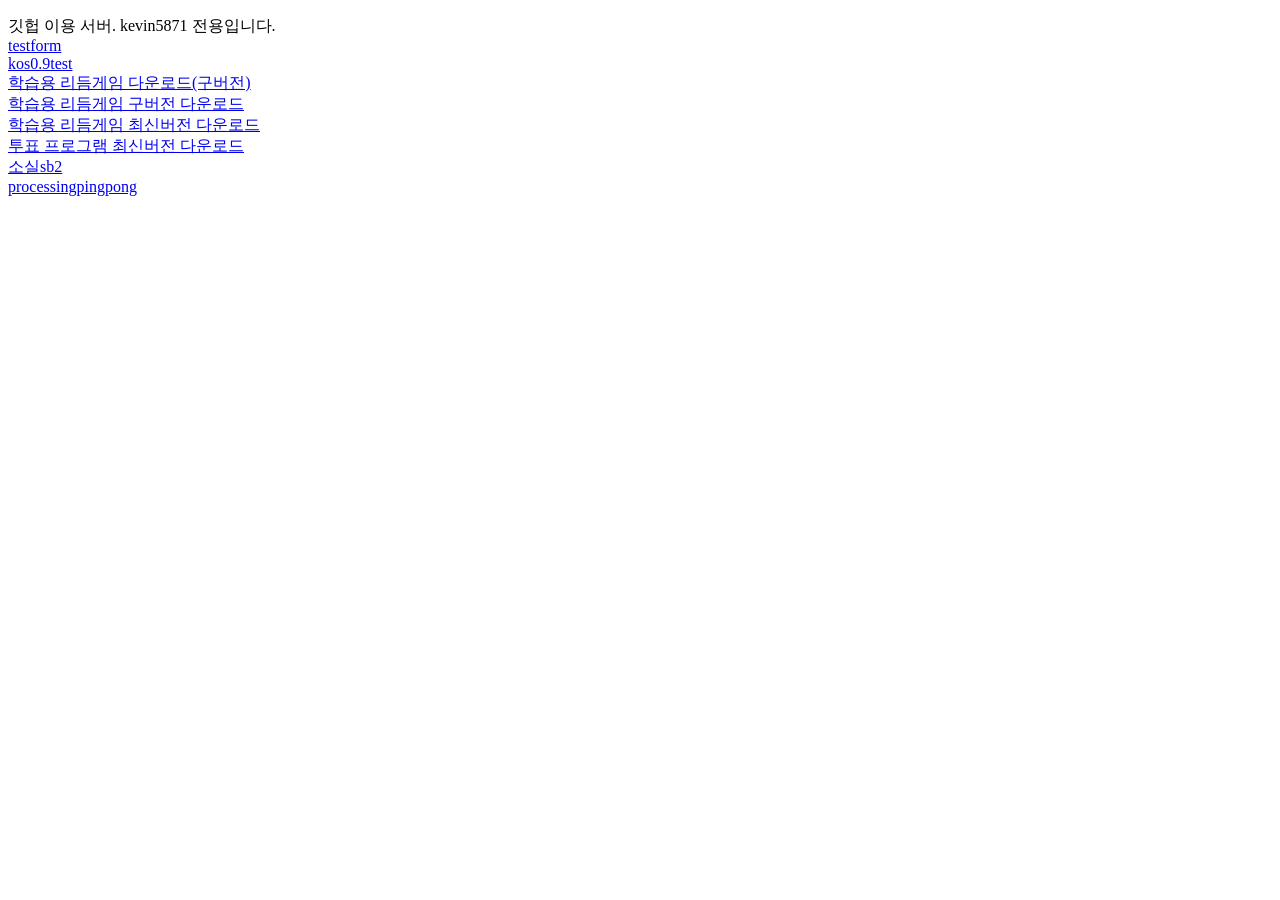
==== index.html @ 18e21fbe "commit message" ====
<!DOCTYPE html>

<html>
  <head>
    <meta charset="utf-8" />
    <title>홈</title>
  </head>
  <body>
    <p>깃헙 이용 서버. kevin5871 전용입니다. <br>
      <a href="https://kevin5871.github.io/testform.txt">testform</a> <br>
      <a href="https://kevin5871.github.io/kos0.9finaltest.txt">kos0.9test</a> <br>
      <a href="https://kevin5871.github.io/Setup.exe">학습용 리듬게임 다운로드(구버전)</a> <br>
      <a href="https://kevin5871.github.io/RhythmGamePatch1.exe">학습용 리듬게임 구버전 다운로드</a> <br>
      <a href="https://kevin5871.github.io/RGPS_Setup.exe ">학습용 리듬게임 최신버전 다운로드</a> <br>
      <a href="https://kevin5871.github.io/VoteProgramSetup.exe ">투표 프로그램 최신버전 다운로드</a> <br>
      <a href="https://kevin5871.github.io/the_disappearance_of_hastune_miku_dead_end.sb2 ">소실sb2</a> <br>
      <a href="https://kevin5871.github.io/processingpingpong.txt">processingpingpong</a> </p> <br>
  </body>
</html>
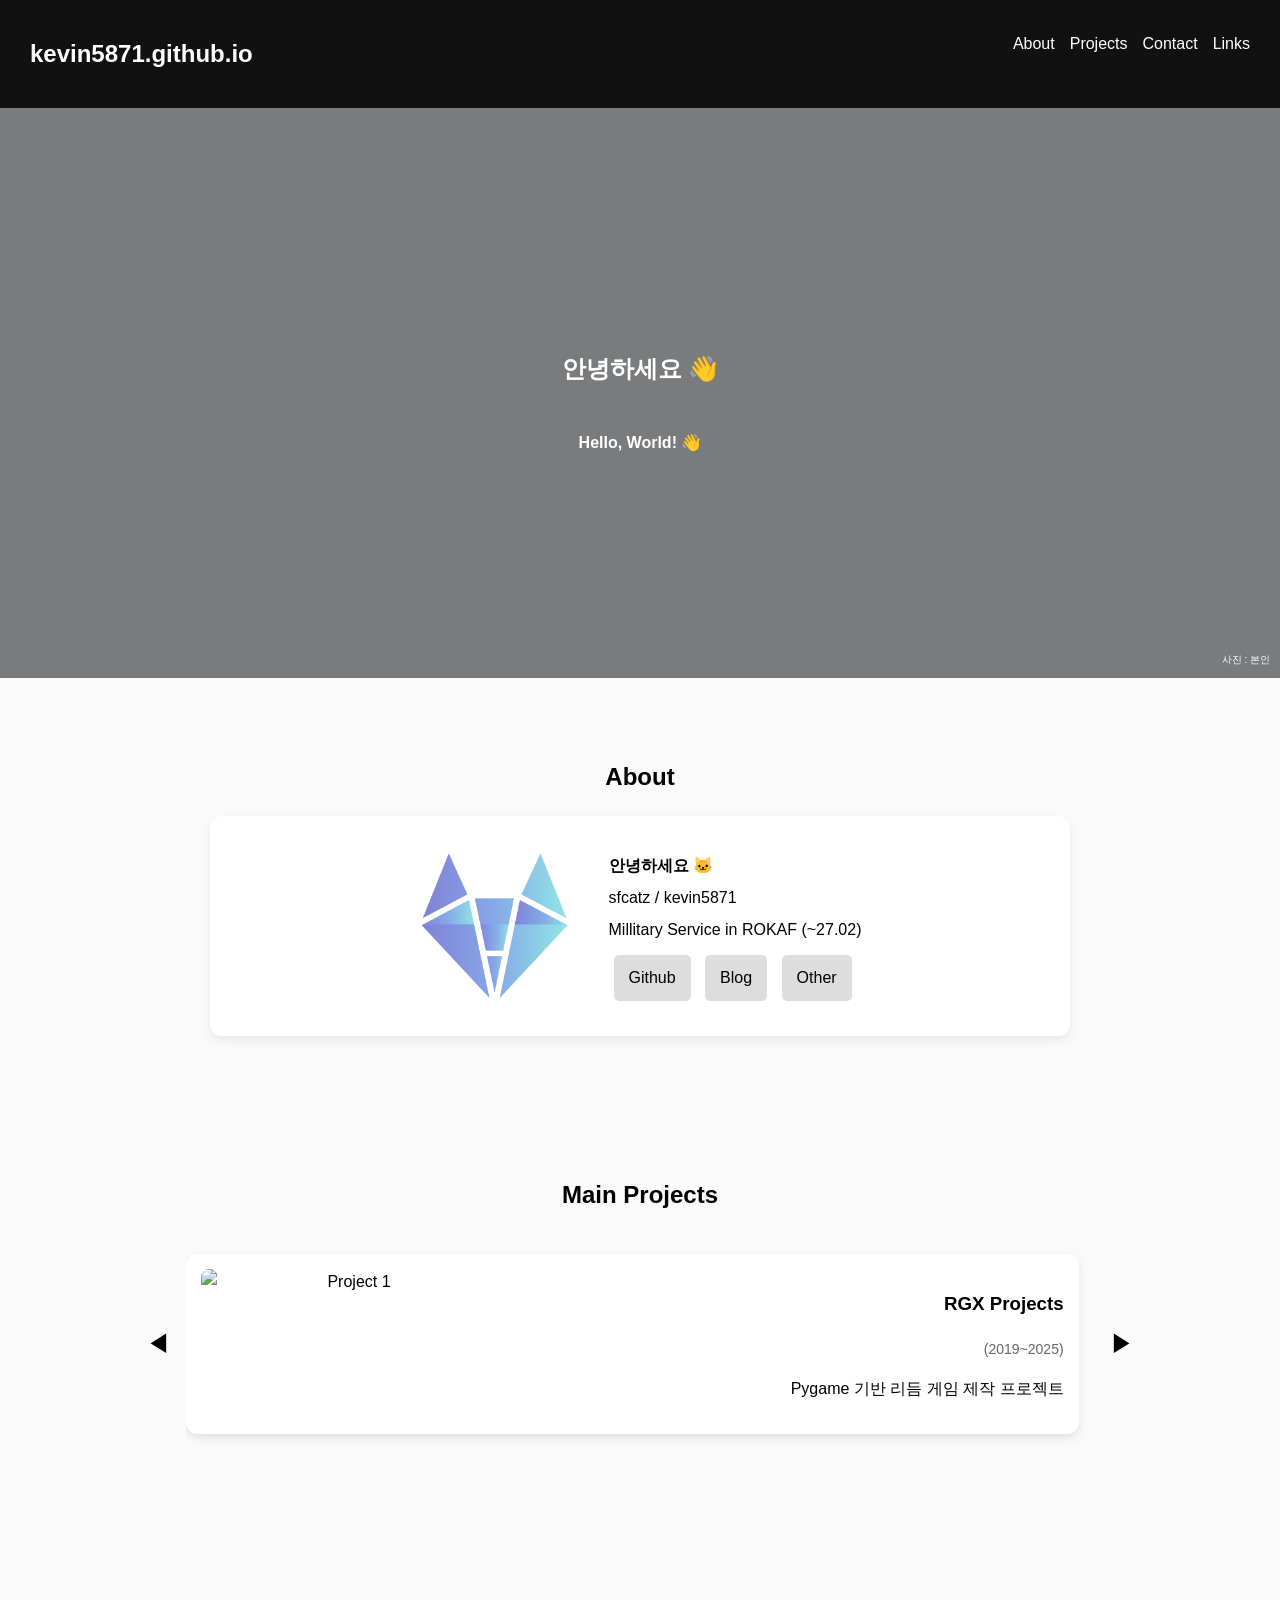
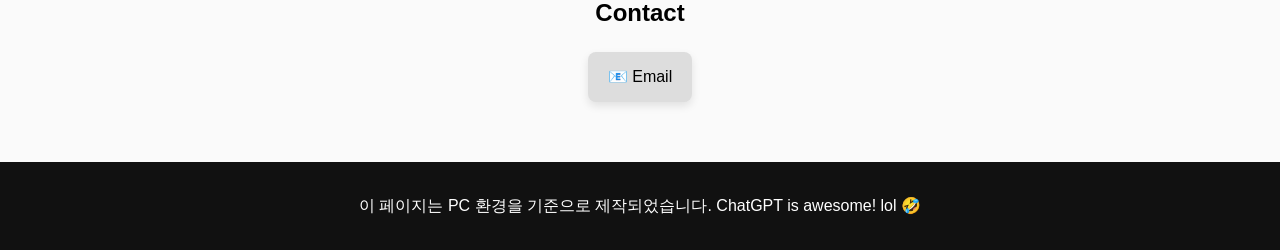
==== commit eff8727a: "Page Renewal" ====
--- a/index.html
+++ b/index.html
@@ -1,19 +1,137 @@
-<!DOCTYPE html>
+<!-- made by chatgpt lol-->
 
-<html>
+<!doctype html>
+<html lang="ko">
   <head>
-    <meta charset="utf-8" />
-    <title>홈</title>
+    <meta charset="UTF-8" />
+    <title>Just a normal site</title>
+    <link rel="stylesheet" href="style.css" />
   </head>
   <body>
-    <p>깃헙 이용 서버. kevin5871 전용입니다. <br>
-      <a href="https://kevin5871.github.io/testform.txt">testform</a> <br>
-      <a href="https://kevin5871.github.io/kos0.9finaltest.txt">kos0.9test</a> <br>
-      <a href="https://kevin5871.github.io/Setup.exe">학습용 리듬게임 다운로드(구버전)</a> <br>
-      <a href="https://kevin5871.github.io/RhythmGamePatch1.exe">학습용 리듬게임 구버전 다운로드</a> <br>
-      <a href="https://kevin5871.github.io/RGPS_Setup.exe ">학습용 리듬게임 최신버전 다운로드</a> <br>
-      <a href="https://kevin5871.github.io/VoteProgramSetup.exe ">투표 프로그램 최신버전 다운로드</a> <br>
-      <a href="https://kevin5871.github.io/the_disappearance_of_hastune_miku_dead_end.sb2 ">소실sb2</a> <br>
-      <a href="https://kevin5871.github.io/processingpingpong.txt">processingpingpong</a> </p> <br>
+    <!-- NAV -->
+    <nav>
+      <h2>kevin5871.github.io</h2>
+      <ul>
+        <li><a href="#about">About</a></li>
+        <li><a href="#projects">Projects</a></li>
+        <li><a href="#contact">Contact</a></li>
+        <li><a href="./links.html">Links</a></li>
+      </ul>
+    </nav>
+
+    <!-- HERO -->
+    <section class="hero">
+      <h1>안녕하세요 👋</h1>
+      <h4>Hello, World! 👋</h4>
+      <p>사진 : 본인</p>
+    </section>
+
+    <!-- ABOUT -->
+    <section id="about">
+      <h2>About</h2>
+
+      <div class="about-container">
+        <img src="logo.png" alt="profile" class="about-img" />
+
+        <div class="about-text">
+          <p><strong>안녕하세요 🐱</strong></p>
+          <p>sfcatz / kevin5871</p>
+          <p>Millitary Service in ROKAF (~27.02)</p>
+
+          <div class="url-list">
+            <a href="https://github.com/kevin5871" target="_blank"
+              ><span>Github</span></a
+            >
+            <a href="https://blog.naver.com/sfcatz" target="_blank"
+              ><span>Blog</span></a
+            >
+            <a href="https://v-archive.net/archive/sfcatz/board" target="_blank"
+              ><span>Other</span></a
+            >
+          </div>
+        </div>
+      </div>
+    </section>
+    <!-- PROJECTS -->
+    <section id="projects">
+      <h2>Main Projects</h2>
+
+      <div class="project-slider">
+        <button class="prev">◀</button>
+
+        <div class="project-track">
+          <div class="project-card">
+            <a
+              href="https://github.com/kevin5871/RGX-4.0-Python"
+              target="_blank"
+            >
+              <div class="card-content">
+                <img
+                  src="https://postfiles.pstatic.net/MjAxOTEwMTBfMzAw/MDAxNTcwNjM0OTk4MTI5.UgEeY3xivFjjKxKHqGhHHCsk4u_vqOMfoxykGfro5N0g.3SEu9M_FfYwMm7ICju_fSfJI8JzRie7EniZz9mHsIpIg.PNG.sfcats_crazy/image.png?type=w773"
+                  alt="Project 1"
+                  class="card-img"
+                />
+                <div class="text-wrapper">
+                  <h3>RGX Projects</h3>
+                  <p class="project-desc">(2019~2025)</p>
+                  <p>Pygame 기반 리듬 게임 제작 프로젝트</p>
+                </div>
+              </div>
+            </a>
+          </div>
+
+          <div class="project-card">
+            <a href="https://github.com/kevin5871/MapleTools" target="_blank">
+              <div class="card-content">
+                <img
+                  src="https://postfiles.pstatic.net/MjAyMjA2MjNfMTgw/MDAxNjU1OTU5MTY4NDM3.aJ5wi3vz-aVBwhb47VR9reG2yhblvzrCCdWgjoMsYPcg.JKMSg1li2Aw17cbt__ZTQ3e7TOCC2oXKapLdpztQdE0g.PNG.sfcatz/image1.png?type=w3840"
+                  alt="Project 2"
+                  class="card-img"
+                />
+                <div class="text-wrapper">
+                  <h3>MapleTools</h3>
+                  <p class="project-desc">(2022)</p>
+                  <p>Python 기반 MapleStory 관련 도구 개발 프로젝트</p>
+                </div>
+              </div>
+            </a>
+          </div>
+
+          <div class="project-card">
+            <a href="https://github.com/kevin5871/RealTTRs" target="_blank">
+            <div class="card-content">
+              <img
+                src="https://opengraph.githubassets.com/330f8fb2911cae2afb8c4900690c17f27f340d36d4ee69e86d8430067715bd47/kevin5871/RealTTRs"
+                alt="Project 3"
+                class="card-img"
+              />
+              <div class="text-wrapper">
+                <h3>RealTTRs</h3>
+                <p class="project-desc">(2021)</p>
+                <p>Python 기반 화면 실시간 번역 프로젝트</p>
+              </div>
+            </div>
+          </div>
+        </a>
+        </div>
+
+        <button class="next">▶</button>
+      </div>
+    </section>
+    <!-- CONTACT -->
+    <section id="contact">
+      <h2>Contact</h2>
+
+      <div class="contact-buttons">
+        <a href="mailto:kevin587121@gmail.com" class="email-btn"> 📧 Email </a>
+      </div>
+    </section>
+    <footer>
+      <p>
+        이 페이지는 PC 환경을 기준으로 제작되었습니다. ChatGPT is awesome! lol
+        🤣
+      </p>
+    </footer>
+    <script src="script.js"></script>
   </body>
 </html>
--- a/style.css
+++ b/style.css
@@ -0,0 +1,321 @@
+/* ===== Global ===== */
+body {
+  font-family: Arial, sans-serif;
+  margin: 0;
+  background: #f4f6f8;
+  text-align: center;
+  line-height: 1.6;
+}
+
+h1 {
+  margin: 40px 0 20px;
+}
+
+/* ===== Navigation ===== */
+nav {
+  display: flex;
+  justify-content: space-between;
+  padding: 15px 30px;
+  background: #111;
+  color: white;
+}
+
+nav ul {
+  display: flex;
+  gap: 15px;
+  list-style: none;
+}
+
+nav a {
+  color: white;
+  text-decoration: none;
+}
+
+/* ===== Hero ===== */
+.hero {
+  height: 50vh;
+  display: flex;
+  flex-direction: column;
+  justify-content: center;
+  color: white;
+  position: relative;
+
+  background:
+    linear-gradient(rgba(0, 0, 0, 0.5), rgba(0, 0, 0, 0.5)),
+    url("background.jpg");
+
+  background-size: cover;
+  background-position: center;
+  background-attachment: fixed;
+}
+.hero p {
+  position: absolute;
+  font-size: 10px;
+  right: 10px;
+  bottom: 10px;
+  margin: 0;
+}
+
+/* ===== Sections ===== */
+section {
+  padding: 60px 20px;
+  text-align: center;
+}
+
+#about,
+#contact {
+  padding: 60px 20px;
+  background: #fafafa;
+}
+
+/* ===== About ===== */
+.about-container {
+  display: flex;
+  align-items: center;
+  justify-content: center;
+  gap: 40px;
+  max-width: 800px;
+  margin: auto;
+  background: white;
+  padding: 30px;
+  border-radius: 12px;
+  box-shadow: 0 4px 10px rgba(0, 0, 0, 0.08);
+}
+
+.about-img {
+  width: 150px;
+  height: 150px;
+  border-radius: 10%;
+}
+
+.about-text {
+  text-align: left;
+  max-width: 400px;
+}
+
+.about-text p {
+  margin: 8px 0;
+  line-height: 1.5;
+}
+
+/* ===== Projects ===== */
+#projects {
+  padding: 60px 20px;
+  background: #fafafa;
+  text-align: center;
+}
+.project-desc {
+  font-size: 14px;
+  color: #666;
+  margin: 5px 0;
+}
+
+.project-slider {
+  display: flex;
+  align-items: center;
+  justify-content: center;
+  gap: 10px;
+  max-width: 1000px;
+  margin: 0 auto;
+}
+
+.project-track {
+  display: flex;
+  overflow: hidden;
+  scroll-snap-type: x mandatory;
+  gap: 50px;
+  scroll-behavior: smooth;
+  padding: 20px 0;
+}
+
+.project-card {
+  min-width: 95%;
+  flex-shrink: 0;
+  scroll-snap-align: start;
+  background: white;
+  padding: 15px;
+  border-radius: 12px;
+  box-shadow: 0 4px 10px rgba(0, 0, 0, 0.1);
+}
+.project-card a {
+  color: black;
+  text-decoration: none;
+}
+.card-content {
+  display: flex;
+  align-items: center;
+  gap: 0px; /* 이미지와 텍스트 사이 간격 */
+}
+
+.card-img {
+  width: 300px; /* 이미지 크기 */
+  height: 150px;
+  object-fit: cover;
+  object-position: top;
+  border-radius: 8px;
+  flex-shrink: 0; /* 줄어들지 않게 고정 */
+}
+
+.text-wrapper {
+  margin-left: auto; /* 오른쪽 정렬 */
+  text-align: right; /* 텍스트 내부 오른쪽 정렬 */
+}
+
+.view-btn {
+  display: inline-block;
+  margin-top: 10px;
+  padding: 8px 12px;
+  background: #007bff;
+  color: white;
+  border-radius: 6px;
+  text-decoration: none;
+  transition: 0.2s;
+}
+
+.view-btn:hover {
+  background: #0056b3;
+}
+
+button.prev,
+button.next {
+  background: none;
+  border: none;
+  font-size: 24px;
+  cursor: pointer;
+  user-select: none;
+}
+
+button.prev:hover,
+button.next:hover {
+  color: #ddd;
+}
+
+/* 반응형 */
+@media (max-width: 768px) {
+  .project-slider {
+    flex-direction: column;
+  }
+
+  button.prev,
+  button.next {
+    margin: 10px 0;
+  }
+}
+
+/* ===== Links Page ===== */
+.links-container {
+  display: flex;
+  flex-direction: column;
+  gap: 20px;
+  max-width: 500px;
+  margin: auto;
+  padding: 0 20px;
+}
+
+.link-card {
+  display: block;
+  padding: 20px;
+  background: white;
+  border-radius: 12px;
+  text-decoration: none;
+  color: #333;
+  transition: all 0.25s ease;
+  box-shadow: 0 4px 10px rgba(0, 0, 0, 0.08);
+}
+
+.link-card h3 {
+  margin: 0 0 8px;
+}
+
+.link-card p {
+  margin: 0;
+  font-size: 14px;
+  color: #666;
+}
+
+.link-card:hover {
+  transform: translateY(-5px);
+  background: #007bff;
+  color: white;
+}
+
+.link-card:hover p {
+  color: #e0e0e0;
+}
+
+/* ===== Downloads Page ===== */
+.file-list {
+  list-style: none;
+  padding: 0;
+  max-width: 500px;
+  margin: 0 auto;
+}
+
+.file-list li {
+  margin: 10px 0;
+}
+
+.file-list a {
+  display: block;
+  padding: 15px;
+  background: white;
+  border-radius: 8px;
+  text-decoration: none;
+  color: #333;
+  font-size: 16px;
+  transition: all 0.2s ease;
+  box-shadow: 0 2px 5px rgba(0, 0, 0, 0.05);
+}
+
+.file-list a:hover {
+  background: #007bff;
+  color: white;
+  transform: translateY(-2px);
+}
+
+/* ===== Misc ===== */
+.url-list span {
+  display: inline-block;
+  margin: 5px;
+  padding: 10px 15px;
+  background: #ddd;
+  border-radius: 5px;
+}
+
+.url-list a {
+  color: black;
+  text-decoration: none;
+}
+
+.project {
+  margin: 20px 0;
+}
+
+/* ===== Contact ===== */
+.email-btn {
+  display: inline-flex;
+  align-items: center;
+  gap: 8px;
+  padding: 12px 20px;
+  background: #ddd;
+  color: black;
+  text-decoration: none;
+  border-radius: 8px;
+  font-size: 16px;
+  transition: all 0.2s ease;
+  box-shadow: 0 4px 8px rgba(0, 0, 0, 0.1);
+}
+
+.email-btn:hover {
+  background: #aaa;
+  transform: translateY(-2px);
+  box-shadow: 0 6px 12px rgba(0, 0, 0, 0.15);
+}
+
+/* ===== Footer ===== */
+footer {
+  text-align: center;
+  padding: 15px;
+  background: #111;
+  color: white;
+}
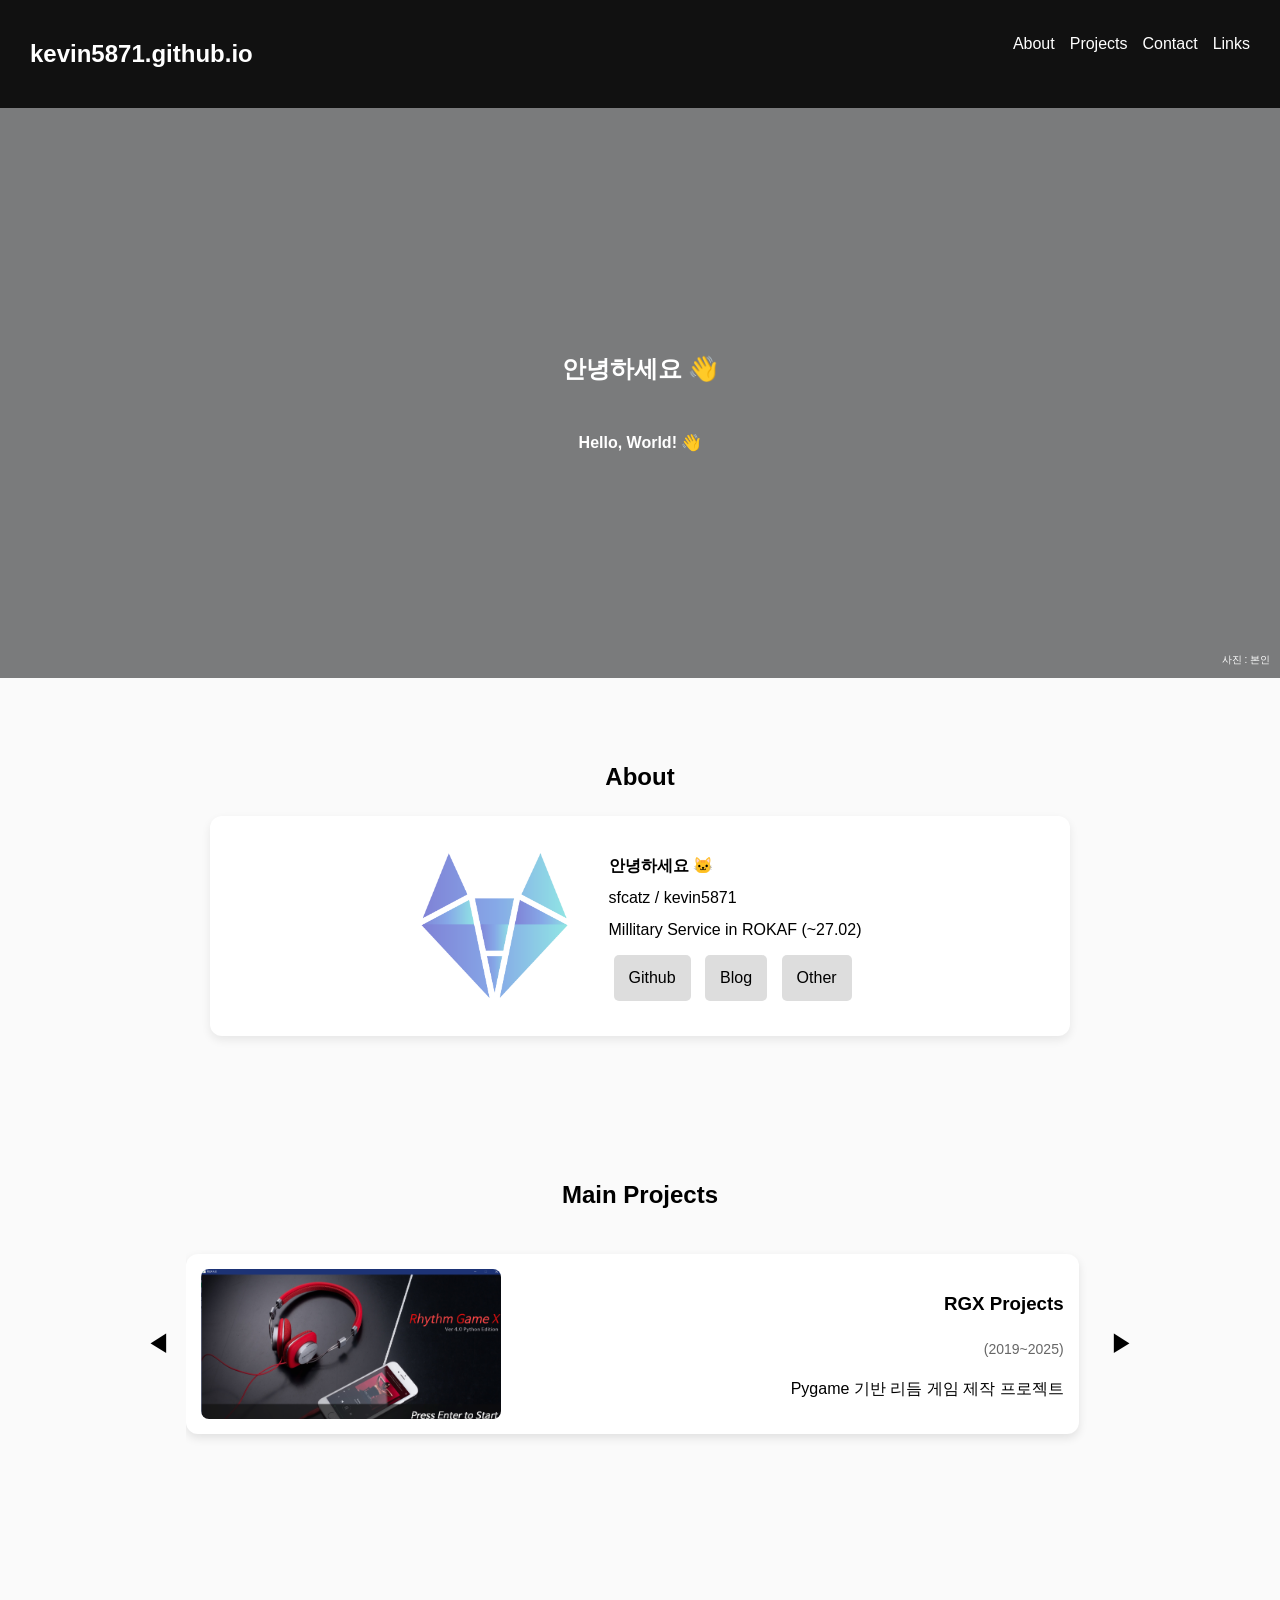
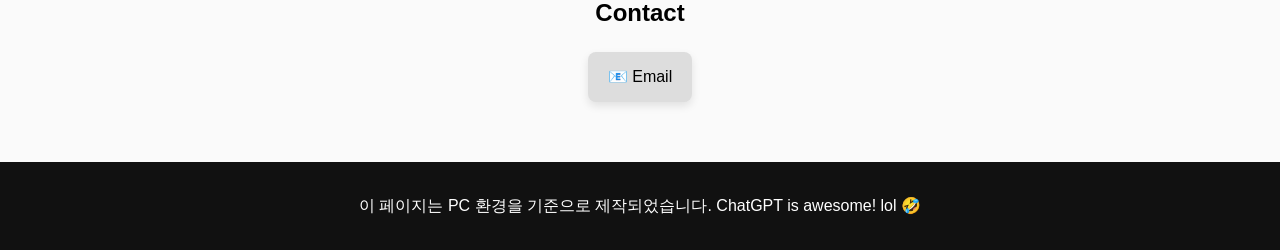
==== commit 2ab799b1: "images" ====
--- a/index.html
+++ b/index.html
@@ -31,7 +31,7 @@
       <h2>About</h2>
 
       <div class="about-container">
-        <img src="logo.png" alt="profile" class="about-img" />
+        <img src="images/logo.png" alt="profile" class="about-img" />
 
         <div class="about-text">
           <p><strong>안녕하세요 🐱</strong></p>
@@ -67,7 +67,7 @@
             >
               <div class="card-content">
                 <img
-                  src="https://postfiles.pstatic.net/MjAxOTEwMTBfMzAw/MDAxNTcwNjM0OTk4MTI5.UgEeY3xivFjjKxKHqGhHHCsk4u_vqOMfoxykGfro5N0g.3SEu9M_FfYwMm7ICju_fSfJI8JzRie7EniZz9mHsIpIg.PNG.sfcats_crazy/image.png?type=w773"
+                  src="images/rgx_thumb.png"
                   alt="Project 1"
                   class="card-img"
                 />
@@ -84,7 +84,7 @@
             <a href="https://github.com/kevin5871/MapleTools" target="_blank">
               <div class="card-content">
                 <img
-                  src="https://postfiles.pstatic.net/MjAyMjA2MjNfMTgw/MDAxNjU1OTU5MTY4NDM3.aJ5wi3vz-aVBwhb47VR9reG2yhblvzrCCdWgjoMsYPcg.JKMSg1li2Aw17cbt__ZTQ3e7TOCC2oXKapLdpztQdE0g.PNG.sfcatz/image1.png?type=w3840"
+                  src="images/mapletools_thumb.png"
                   alt="Project 2"
                   class="card-img"
                 />
--- a/style.css
+++ b/style.css
@@ -42,7 +42,7 @@
 
   background:
     linear-gradient(rgba(0, 0, 0, 0.5), rgba(0, 0, 0, 0.5)),
-    url("background.jpg");
+    url("images/background.jpg");
 
   background-size: cover;
   background-position: center;
